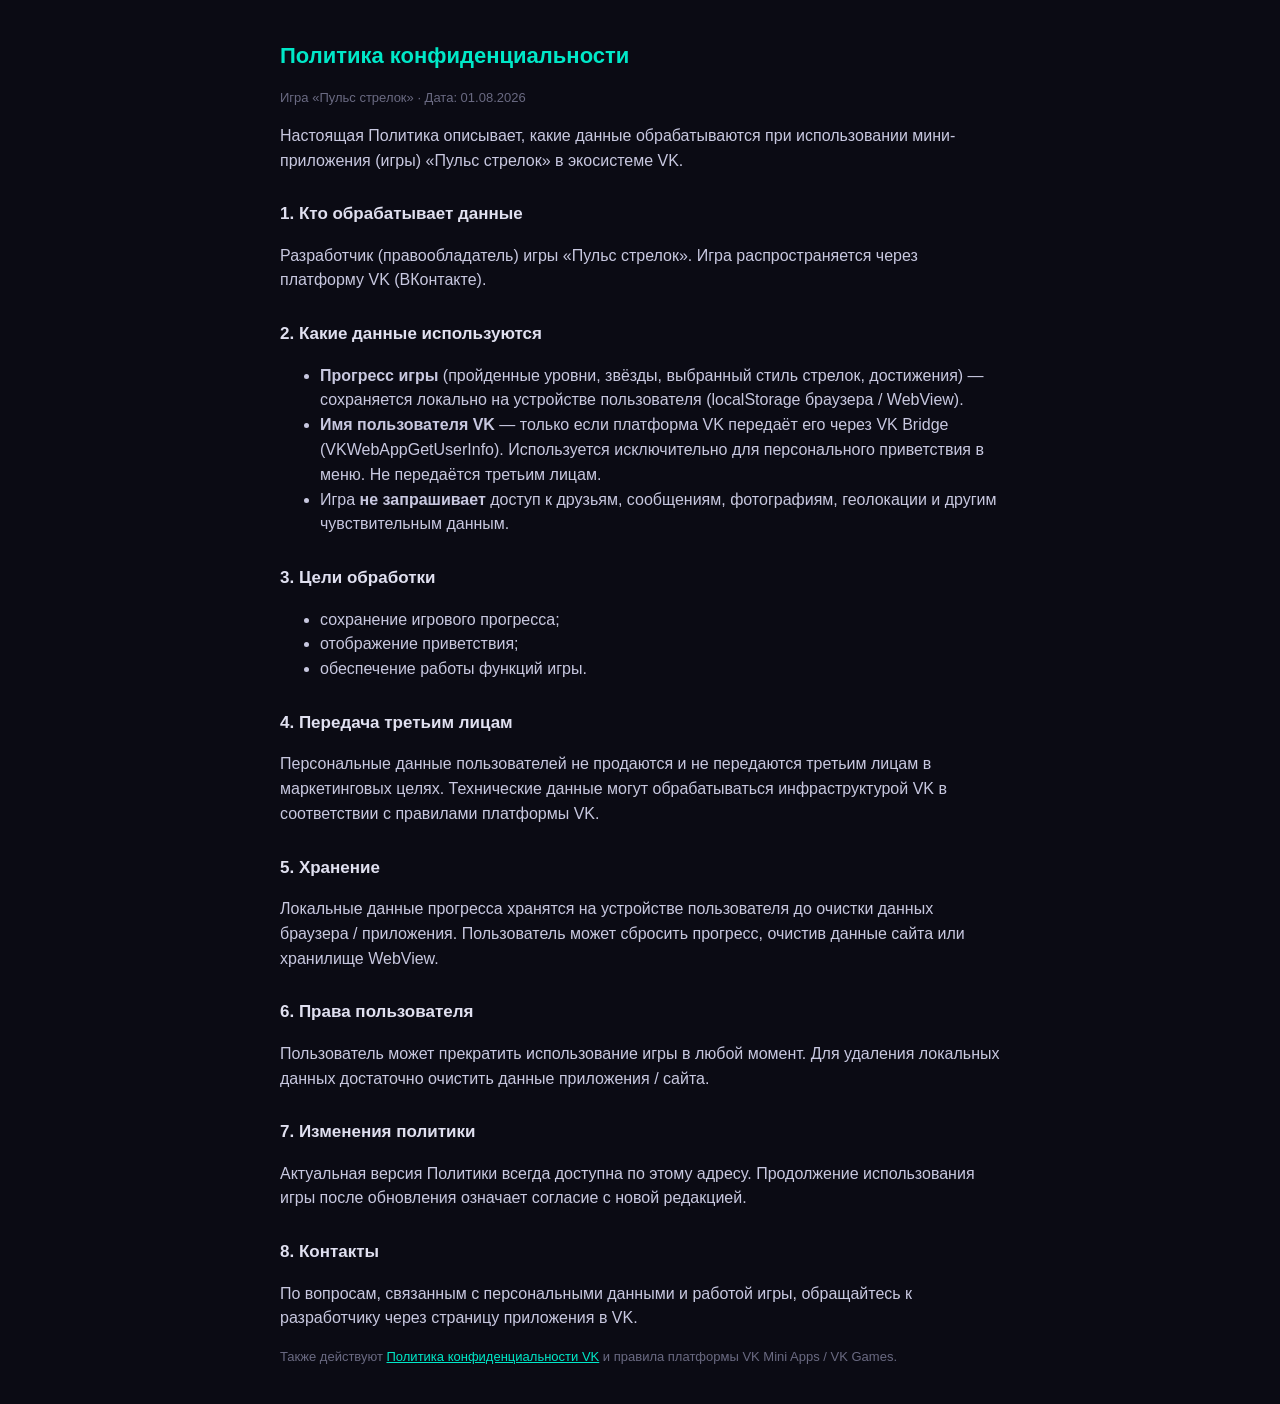
==== privacy.html @ 855b241b "Add privacy policy page for VK Games legal docs" ====
<!DOCTYPE html>
<html lang="ru">
<head>
  <meta charset="UTF-8" />
  <meta name="viewport" content="width=device-width, initial-scale=1.0" />
  <title>Политика конфиденциальности — Пульс стрелок</title>
  <style>
    body { font-family: Arial, sans-serif; background: #0b0b14; color: #c8c8e0; margin: 0; padding: 24px; line-height: 1.55; max-width: 720px; margin-inline: auto; }
    h1 { color: #00e8c8; font-size: 22px; }
    h2 { color: #e0e0f0; font-size: 17px; margin-top: 28px; }
    a { color: #00e8c8; }
    .meta { color: #6a6a82; font-size: 13px; }
  </style>
</head>
<body>
  <h1>Политика конфиденциальности</h1>
  <p class="meta">Игра «Пульс стрелок» · Дата: 01.08.2026</p>

  <p>Настоящая Политика описывает, какие данные обрабатываются при использовании мини-приложения (игры) «Пульс стрелок» в экосистеме VK.</p>

  <h2>1. Кто обрабатывает данные</h2>
  <p>Разработчик (правообладатель) игры «Пульс стрелок». Игра распространяется через платформу VK (ВКонтакте).</p>

  <h2>2. Какие данные используются</h2>
  <ul>
    <li><b>Прогресс игры</b> (пройденные уровни, звёзды, выбранный стиль стрелок, достижения) — сохраняется локально на устройстве пользователя (localStorage браузера / WebView).</li>
    <li><b>Имя пользователя VK</b> — только если платформа VK передаёт его через VK Bridge (VKWebAppGetUserInfo). Используется исключительно для персонального приветствия в меню. Не передаётся третьим лицам.</li>
    <li>Игра <b>не запрашивает</b> доступ к друзьям, сообщениям, фотографиям, геолокации и другим чувствительным данным.</li>
  </ul>

  <h2>3. Цели обработки</h2>
  <ul>
    <li>сохранение игрового прогресса;</li>
    <li>отображение приветствия;</li>
    <li>обеспечение работы функций игры.</li>
  </ul>

  <h2>4. Передача третьим лицам</h2>
  <p>Персональные данные пользователей не продаются и не передаются третьим лицам в маркетинговых целях. Технические данные могут обрабатываться инфраструктурой VK в соответствии с правилами платформы VK.</p>

  <h2>5. Хранение</h2>
  <p>Локальные данные прогресса хранятся на устройстве пользователя до очистки данных браузера / приложения. Пользователь может сбросить прогресс, очистив данные сайта или хранилище WebView.</p>

  <h2>6. Права пользователя</h2>
  <p>Пользователь может прекратить использование игры в любой момент. Для удаления локальных данных достаточно очистить данные приложения / сайта.</p>

  <h2>7. Изменения политики</h2>
  <p>Актуальная версия Политики всегда доступна по этому адресу. Продолжение использования игры после обновления означает согласие с новой редакцией.</p>

  <h2>8. Контакты</h2>
  <p>По вопросам, связанным с персональными данными и работой игры, обращайтесь к разработчику через страницу приложения в VK.</p>

  <p class="meta">Также действуют <a href="https://vk.com/privacy" target="_blank" rel="noopener">Политика конфиденциальности VK</a> и правила платформы VK Mini Apps / VK Games.</p>
</body>
</html>
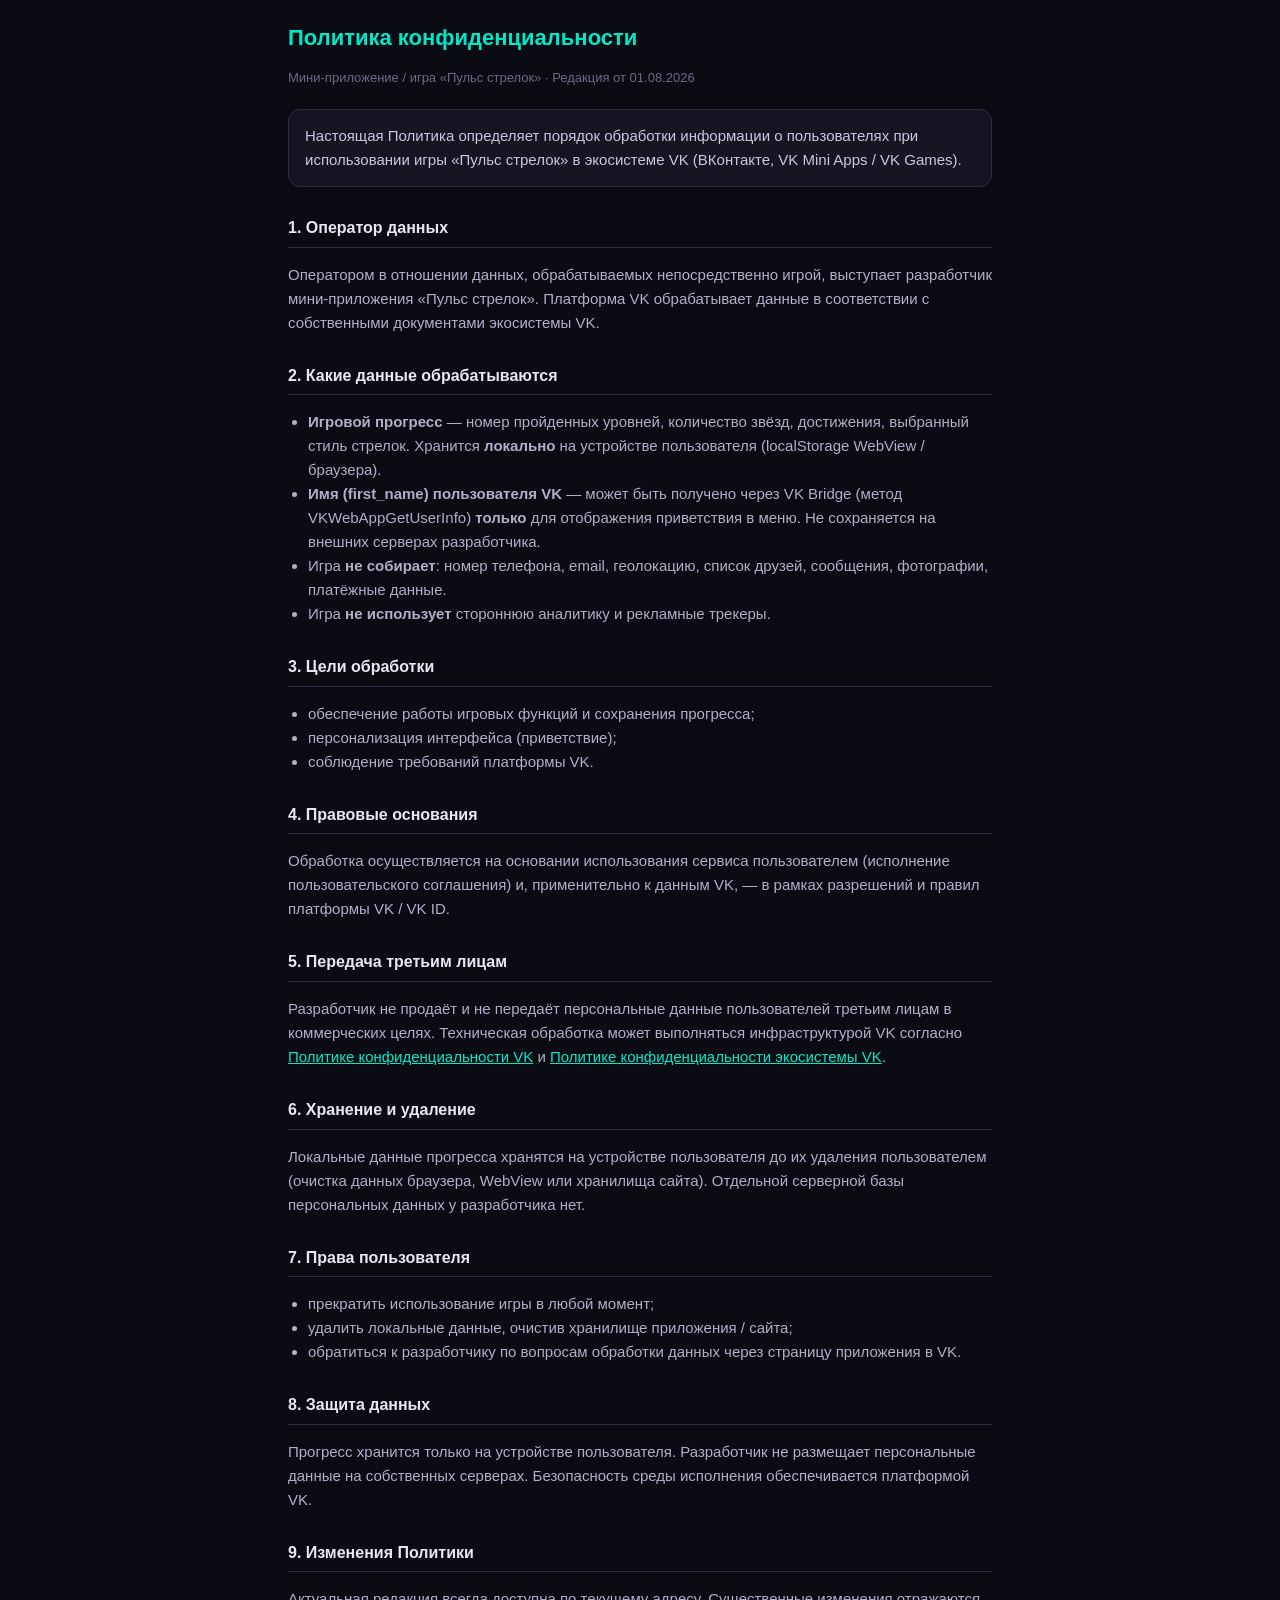
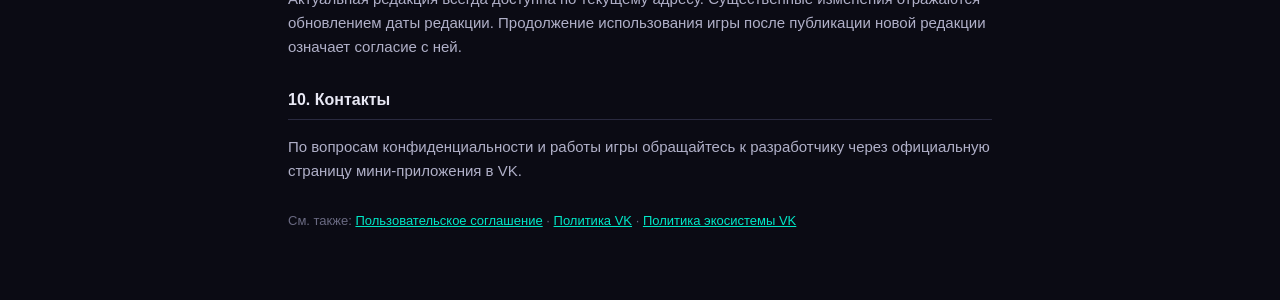
==== commit af367f8d: "Expand privacy policy for VK Games moderation" ====
--- a/privacy.html
+++ b/privacy.html
@@ -5,51 +5,74 @@
   <meta name="viewport" content="width=device-width, initial-scale=1.0" />
   <title>Политика конфиденциальности — Пульс стрелок</title>
   <style>
-    body { font-family: Arial, sans-serif; background: #0b0b14; color: #c8c8e0; margin: 0; padding: 24px; line-height: 1.55; max-width: 720px; margin-inline: auto; }
-    h1 { color: #00e8c8; font-size: 22px; }
-    h2 { color: #e0e0f0; font-size: 17px; margin-top: 28px; }
+    * { box-sizing: border-box; }
+    body {
+      font-family: -apple-system, BlinkMacSystemFont, 'Segoe UI', Arial, sans-serif;
+      background: #0b0b14; color: #c8c8e0;
+      margin: 0; padding: 20px 18px 48px;
+      line-height: 1.6; max-width: 740px; margin-inline: auto;
+      font-size: 15px;
+    }
+    h1 { color: #00e8c8; font-size: 22px; margin: 0 0 8px; }
+    h2 { color: #e8e8f4; font-size: 16px; margin: 28px 0 10px; border-bottom: 1px solid #2a2a40; padding-bottom: 6px; }
+    p, li { color: #b0b0c8; }
+    ul { padding-left: 20px; }
     a { color: #00e8c8; }
-    .meta { color: #6a6a82; font-size: 13px; }
+    .meta { color: #6a6a82; font-size: 13px; margin-bottom: 20px; }
+    .box { background: #161622; border: 1px solid #2a2a40; border-radius: 12px; padding: 14px 16px; margin: 16px 0; }
   </style>
 </head>
 <body>
   <h1>Политика конфиденциальности</h1>
-  <p class="meta">Игра «Пульс стрелок» · Дата: 01.08.2026</p>
+  <p class="meta">Мини-приложение / игра «Пульс стрелок» · Редакция от 01.08.2026</p>
 
-  <p>Настоящая Политика описывает, какие данные обрабатываются при использовании мини-приложения (игры) «Пульс стрелок» в экосистеме VK.</p>
+  <div class="box">
+    Настоящая Политика определяет порядок обработки информации о пользователях при использовании игры «Пульс стрелок» в экосистеме VK (ВКонтакте, VK Mini Apps / VK Games).
+  </div>
 
-  <h2>1. Кто обрабатывает данные</h2>
-  <p>Разработчик (правообладатель) игры «Пульс стрелок». Игра распространяется через платформу VK (ВКонтакте).</p>
+  <h2>1. Оператор данных</h2>
+  <p>Оператором в отношении данных, обрабатываемых непосредственно игрой, выступает разработчик мини-приложения «Пульс стрелок». Платформа VK обрабатывает данные в соответствии с собственными документами экосистемы VK.</p>
 
-  <h2>2. Какие данные используются</h2>
+  <h2>2. Какие данные обрабатываются</h2>
   <ul>
-    <li><b>Прогресс игры</b> (пройденные уровни, звёзды, выбранный стиль стрелок, достижения) — сохраняется локально на устройстве пользователя (localStorage браузера / WebView).</li>
-    <li><b>Имя пользователя VK</b> — только если платформа VK передаёт его через VK Bridge (VKWebAppGetUserInfo). Используется исключительно для персонального приветствия в меню. Не передаётся третьим лицам.</li>
-    <li>Игра <b>не запрашивает</b> доступ к друзьям, сообщениям, фотографиям, геолокации и другим чувствительным данным.</li>
+    <li><b>Игровой прогресс</b> — номер пройденных уровней, количество звёзд, достижения, выбранный стиль стрелок. Хранится <b>локально</b> на устройстве пользователя (localStorage WebView / браузера).</li>
+    <li><b>Имя (first_name) пользователя VK</b> — может быть получено через VK Bridge (метод VKWebAppGetUserInfo) <b>только</b> для отображения приветствия в меню. Не сохраняется на внешних серверах разработчика.</li>
+    <li>Игра <b>не собирает</b>: номер телефона, email, геолокацию, список друзей, сообщения, фотографии, платёжные данные.</li>
+    <li>Игра <b>не использует</b> стороннюю аналитику и рекламные трекеры.</li>
   </ul>
 
   <h2>3. Цели обработки</h2>
   <ul>
-    <li>сохранение игрового прогресса;</li>
-    <li>отображение приветствия;</li>
-    <li>обеспечение работы функций игры.</li>
+    <li>обеспечение работы игровых функций и сохранения прогресса;</li>
+    <li>персонализация интерфейса (приветствие);</li>
+    <li>соблюдение требований платформы VK.</li>
   </ul>
 
-  <h2>4. Передача третьим лицам</h2>
-  <p>Персональные данные пользователей не продаются и не передаются третьим лицам в маркетинговых целях. Технические данные могут обрабатываться инфраструктурой VK в соответствии с правилами платформы VK.</p>
+  <h2>4. Правовые основания</h2>
+  <p>Обработка осуществляется на основании использования сервиса пользователем (исполнение пользовательского соглашения) и, применительно к данным VK, — в рамках разрешений и правил платформы VK / VK ID.</p>
 
-  <h2>5. Хранение</h2>
-  <p>Локальные данные прогресса хранятся на устройстве пользователя до очистки данных браузера / приложения. Пользователь может сбросить прогресс, очистив данные сайта или хранилище WebView.</p>
+  <h2>5. Передача третьим лицам</h2>
+  <p>Разработчик не продаёт и не передаёт персональные данные пользователей третьим лицам в коммерческих целях. Техническая обработка может выполняться инфраструктурой VK согласно <a href="https://vk.com/privacy" target="_blank" rel="noopener">Политике конфиденциальности VK</a> и <a href="https://id.vk.com/privacy" target="_blank" rel="noopener">Политике конфиденциальности экосистемы VK</a>.</p>
 
-  <h2>6. Права пользователя</h2>
-  <p>Пользователь может прекратить использование игры в любой момент. Для удаления локальных данных достаточно очистить данные приложения / сайта.</p>
+  <h2>6. Хранение и удаление</h2>
+  <p>Локальные данные прогресса хранятся на устройстве пользователя до их удаления пользователем (очистка данных браузера, WebView или хранилища сайта). Отдельной серверной базы персональных данных у разработчика нет.</p>
 
-  <h2>7. Изменения политики</h2>
-  <p>Актуальная версия Политики всегда доступна по этому адресу. Продолжение использования игры после обновления означает согласие с новой редакцией.</p>
+  <h2>7. Права пользователя</h2>
+  <ul>
+    <li>прекратить использование игры в любой момент;</li>
+    <li>удалить локальные данные, очистив хранилище приложения / сайта;</li>
+    <li>обратиться к разработчику по вопросам обработки данных через страницу приложения в VK.</li>
+  </ul>
 
-  <h2>8. Контакты</h2>
-  <p>По вопросам, связанным с персональными данными и работой игры, обращайтесь к разработчику через страницу приложения в VK.</p>
+  <h2>8. Защита данных</h2>
+  <p>Прогресс хранится только на устройстве пользователя. Разработчик не размещает персональные данные на собственных серверах. Безопасность среды исполнения обеспечивается платформой VK.</p>
 
-  <p class="meta">Также действуют <a href="https://vk.com/privacy" target="_blank" rel="noopener">Политика конфиденциальности VK</a> и правила платформы VK Mini Apps / VK Games.</p>
+  <h2>9. Изменения Политики</h2>
+  <p>Актуальная редакция всегда доступна по текущему адресу. Существенные изменения отражаются обновлением даты редакции. Продолжение использования игры после публикации новой редакции означает согласие с ней.</p>
+
+  <h2>10. Контакты</h2>
+  <p>По вопросам конфиденциальности и работы игры обращайтесь к разработчику через официальную страницу мини-приложения в VK.</p>
+
+  <p class="meta" style="margin-top:28px">См. также: <a href="terms.html">Пользовательское соглашение</a> · <a href="https://vk.com/privacy" target="_blank" rel="noopener">Политика VK</a> · <a href="https://id.vk.com/privacy" target="_blank" rel="noopener">Политика экосистемы VK</a></p>
 </body>
 </html>
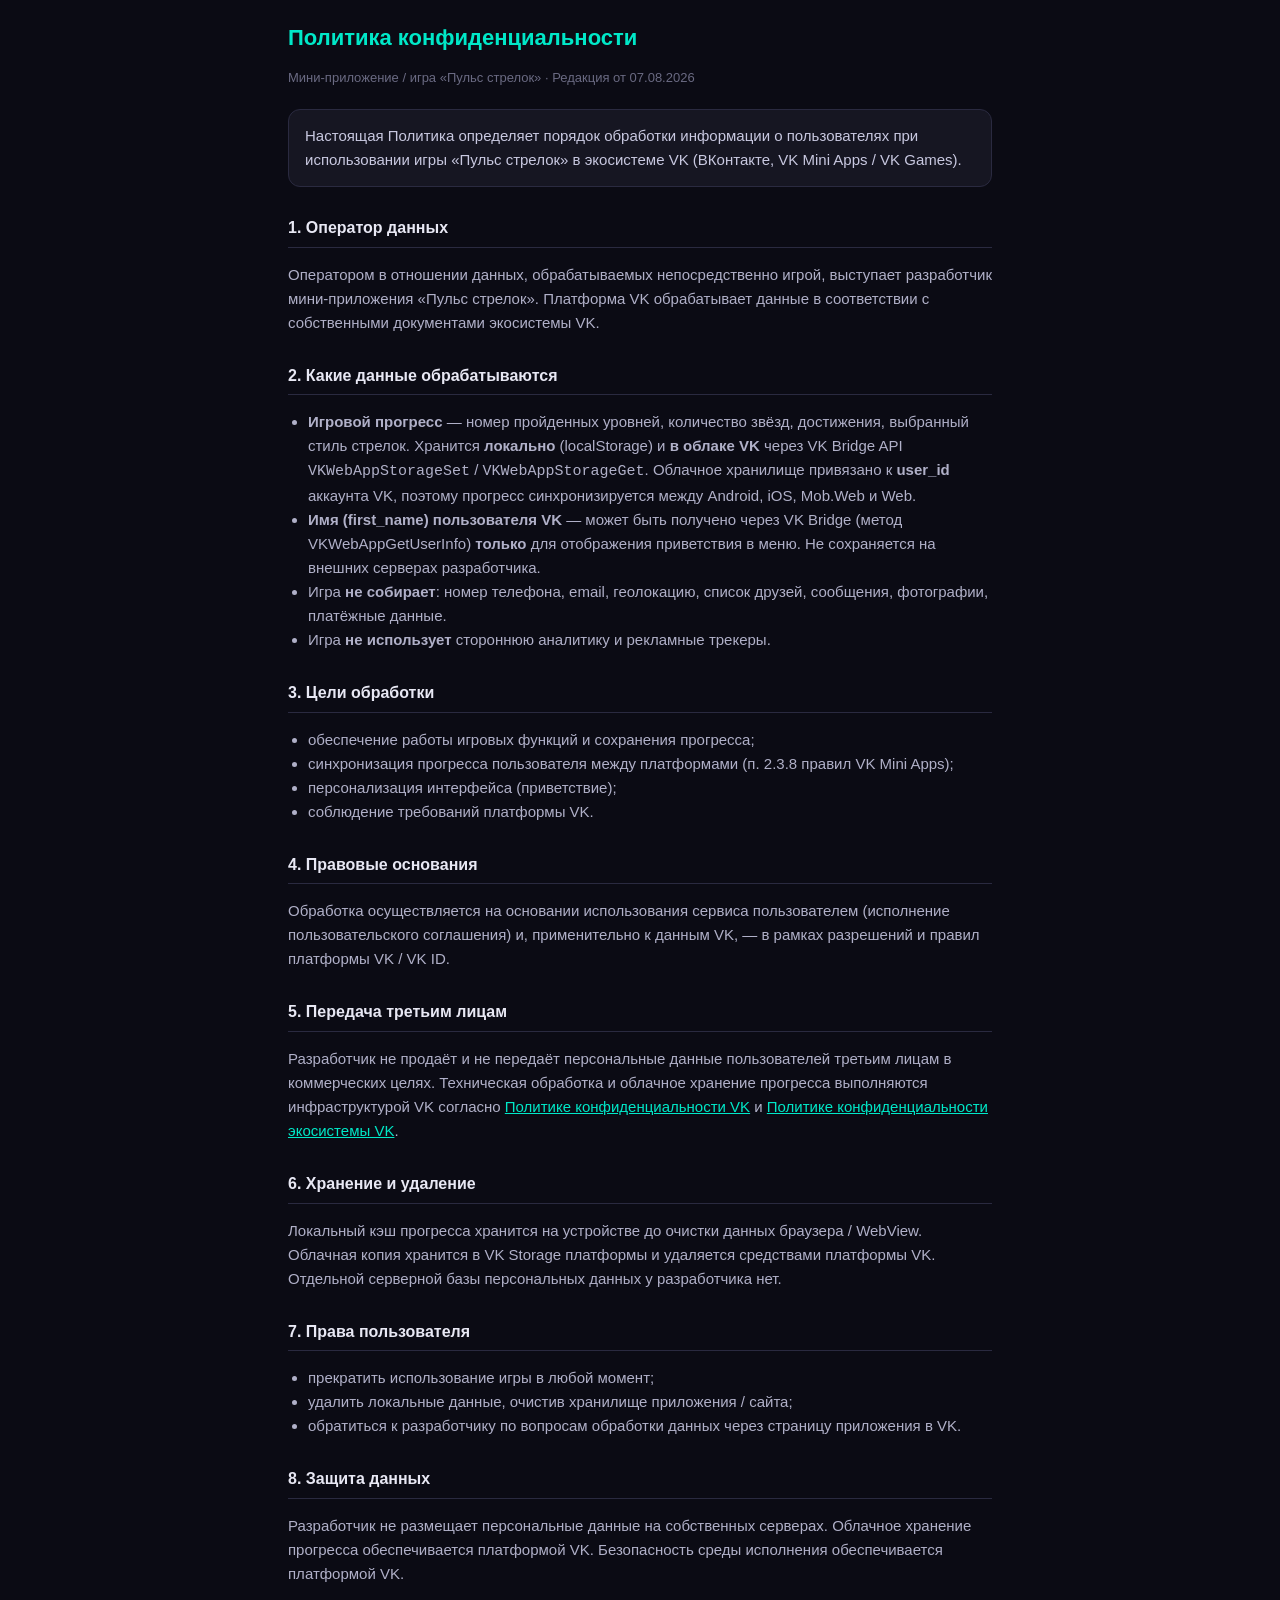
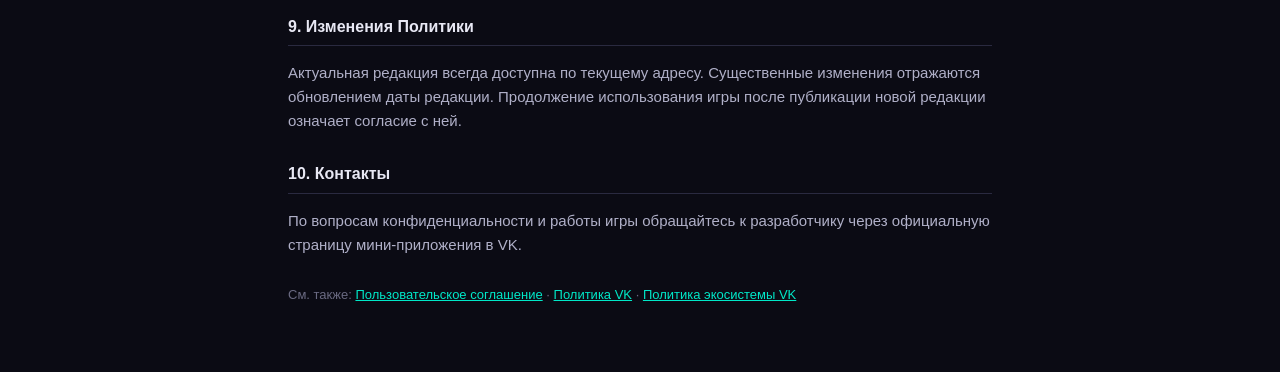
==== commit e27f8d38: "Fix VK moderation: UI text overlap, policies, cloud progress docs - Prevent HUD/menu/list text from " ====
--- a/privacy.html
+++ b/privacy.html
@@ -3,6 +3,8 @@
 <head>
   <meta charset="UTF-8" />
   <meta name="viewport" content="width=device-width, initial-scale=1.0" />
+  <meta name="robots" content="index,follow" />
+  <meta http-equiv="Cache-Control" content="no-cache, no-store, must-revalidate" />
   <title>Политика конфиденциальности — Пульс стрелок</title>
   <style>
     * { box-sizing: border-box; }
@@ -24,7 +26,7 @@
 </head>
 <body>
   <h1>Политика конфиденциальности</h1>
-  <p class="meta">Мини-приложение / игра «Пульс стрелок» · Редакция от 01.08.2026</p>
+  <p class="meta">Мини-приложение / игра «Пульс стрелок» · Редакция от 07.08.2026</p>
 
   <div class="box">
     Настоящая Политика определяет порядок обработки информации о пользователях при использовании игры «Пульс стрелок» в экосистеме VK (ВКонтакте, VK Mini Apps / VK Games).
@@ -35,7 +37,7 @@
 
   <h2>2. Какие данные обрабатываются</h2>
   <ul>
-    <li><b>Игровой прогресс</b> — номер пройденных уровней, количество звёзд, достижения, выбранный стиль стрелок. Хранится <b>локально</b> на устройстве пользователя (localStorage WebView / браузера).</li>
+    <li><b>Игровой прогресс</b> — номер пройденных уровней, количество звёзд, достижения, выбранный стиль стрелок. Хранится <b>локально</b> (localStorage) и <b>в облаке VK</b> через VK Bridge API <code>VKWebAppStorageSet</code> / <code>VKWebAppStorageGet</code>. Облачное хранилище привязано к <b>user_id</b> аккаунта VK, поэтому прогресс синхронизируется между Android, iOS, Mob.Web и Web.</li>
     <li><b>Имя (first_name) пользователя VK</b> — может быть получено через VK Bridge (метод VKWebAppGetUserInfo) <b>только</b> для отображения приветствия в меню. Не сохраняется на внешних серверах разработчика.</li>
     <li>Игра <b>не собирает</b>: номер телефона, email, геолокацию, список друзей, сообщения, фотографии, платёжные данные.</li>
     <li>Игра <b>не использует</b> стороннюю аналитику и рекламные трекеры.</li>
@@ -44,6 +46,7 @@
   <h2>3. Цели обработки</h2>
   <ul>
     <li>обеспечение работы игровых функций и сохранения прогресса;</li>
+    <li>синхронизация прогресса пользователя между платформами (п. 2.3.8 правил VK Mini Apps);</li>
     <li>персонализация интерфейса (приветствие);</li>
     <li>соблюдение требований платформы VK.</li>
   </ul>
@@ -52,10 +55,10 @@
   <p>Обработка осуществляется на основании использования сервиса пользователем (исполнение пользовательского соглашения) и, применительно к данным VK, — в рамках разрешений и правил платформы VK / VK ID.</p>
 
   <h2>5. Передача третьим лицам</h2>
-  <p>Разработчик не продаёт и не передаёт персональные данные пользователей третьим лицам в коммерческих целях. Техническая обработка может выполняться инфраструктурой VK согласно <a href="https://vk.com/privacy" target="_blank" rel="noopener">Политике конфиденциальности VK</a> и <a href="https://id.vk.com/privacy" target="_blank" rel="noopener">Политике конфиденциальности экосистемы VK</a>.</p>
+  <p>Разработчик не продаёт и не передаёт персональные данные пользователей третьим лицам в коммерческих целях. Техническая обработка и облачное хранение прогресса выполняются инфраструктурой VK согласно <a href="https://vk.com/privacy" target="_blank" rel="noopener">Политике конфиденциальности VK</a> и <a href="https://id.vk.com/privacy" target="_blank" rel="noopener">Политике конфиденциальности экосистемы VK</a>.</p>
 
   <h2>6. Хранение и удаление</h2>
-  <p>Локальные данные прогресса хранятся на устройстве пользователя до их удаления пользователем (очистка данных браузера, WebView или хранилища сайта). Отдельной серверной базы персональных данных у разработчика нет.</p>
+  <p>Локальный кэш прогресса хранится на устройстве до очистки данных браузера / WebView. Облачная копия хранится в VK Storage платформы и удаляется средствами платформы VK. Отдельной серверной базы персональных данных у разработчика нет.</p>
 
   <h2>7. Права пользователя</h2>
   <ul>
@@ -65,7 +68,7 @@
   </ul>
 
   <h2>8. Защита данных</h2>
-  <p>Прогресс хранится только на устройстве пользователя. Разработчик не размещает персональные данные на собственных серверах. Безопасность среды исполнения обеспечивается платформой VK.</p>
+  <p>Разработчик не размещает персональные данные на собственных серверах. Облачное хранение прогресса обеспечивается платформой VK. Безопасность среды исполнения обеспечивается платформой VK.</p>
 
   <h2>9. Изменения Политики</h2>
   <p>Актуальная редакция всегда доступна по текущему адресу. Существенные изменения отражаются обновлением даты редакции. Продолжение использования игры после публикации новой редакции означает согласие с ней.</p>
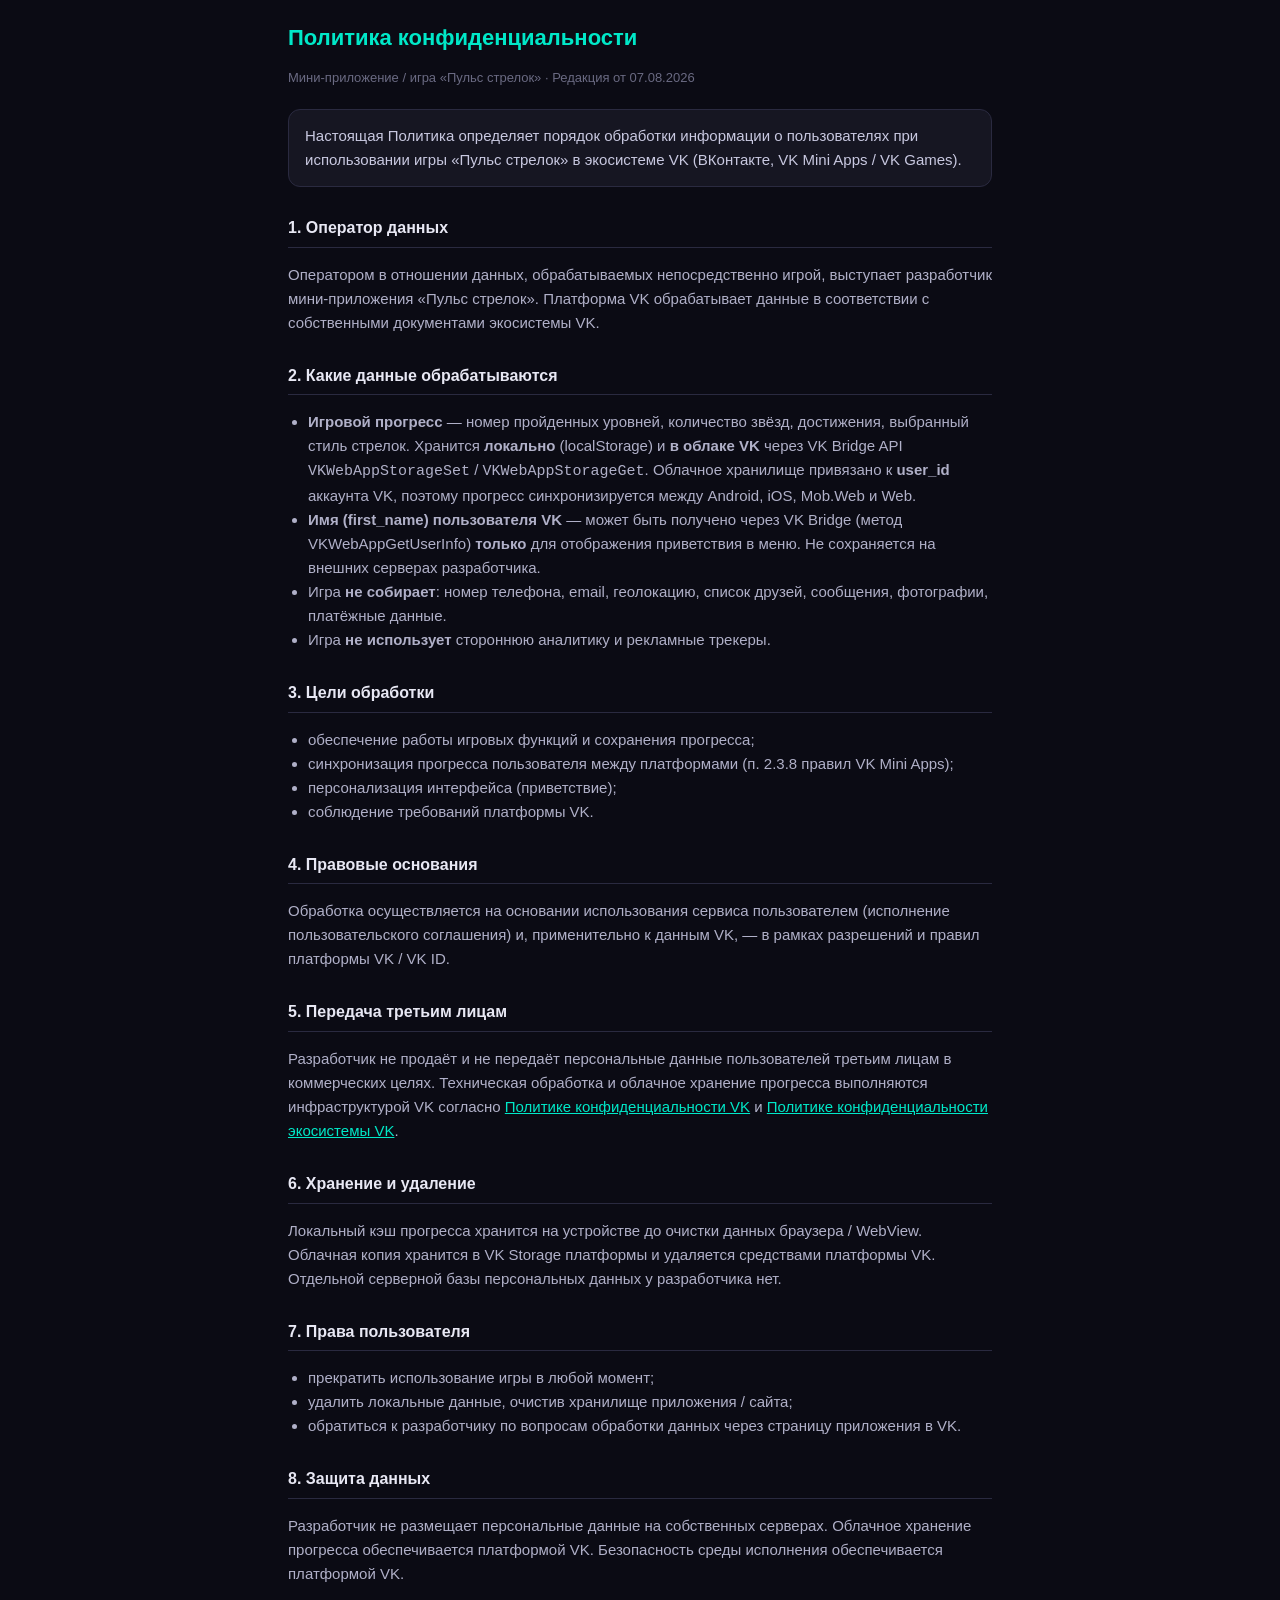
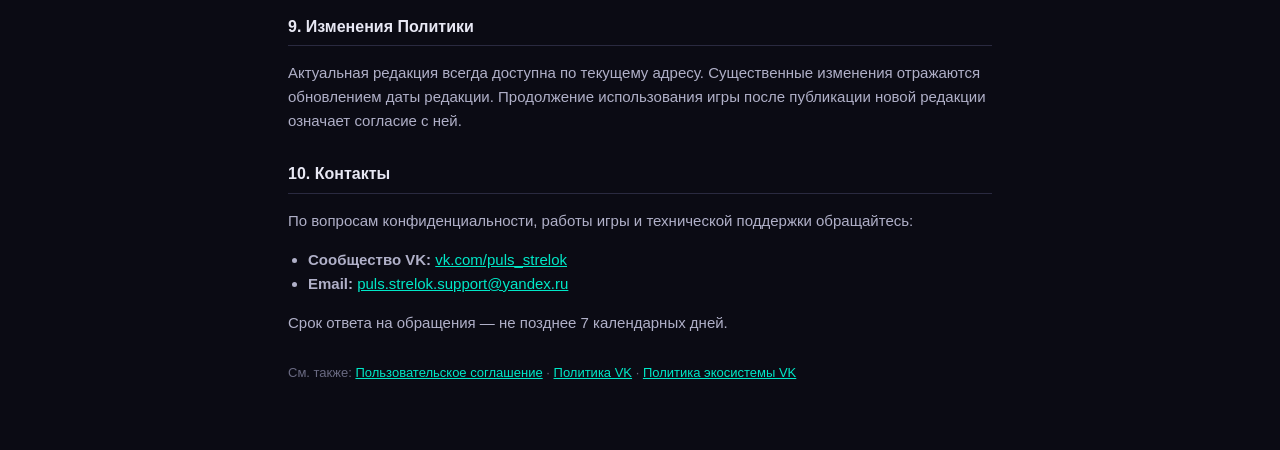
==== commit e39f0d8b: "Add support: VK community, menu button, email in legal docs (v69) - js/support.js with communityUrl " ====
--- a/privacy.html
+++ b/privacy.html
@@ -74,7 +74,12 @@
   <p>Актуальная редакция всегда доступна по текущему адресу. Существенные изменения отражаются обновлением даты редакции. Продолжение использования игры после публикации новой редакции означает согласие с ней.</p>
 
   <h2>10. Контакты</h2>
-  <p>По вопросам конфиденциальности и работы игры обращайтесь к разработчику через официальную страницу мини-приложения в VK.</p>
+  <p>По вопросам конфиденциальности, работы игры и технической поддержки обращайтесь:</p>
+  <ul>
+    <li><b>Сообщество VK:</b> <a href="https://vk.com/puls_strelok" target="_blank" rel="noopener">vk.com/puls_strelok</a></li>
+    <li><b>Email:</b> <a href="mailto:puls.strelok.support@yandex.ru">puls.strelok.support@yandex.ru</a></li>
+  </ul>
+  <p>Срок ответа на обращения — не позднее 7 календарных дней.</p>
 
   <p class="meta" style="margin-top:28px">См. также: <a href="terms.html">Пользовательское соглашение</a> · <a href="https://vk.com/privacy" target="_blank" rel="noopener">Политика VK</a> · <a href="https://id.vk.com/privacy" target="_blank" rel="noopener">Политика экосистемы VK</a></p>
 </body>
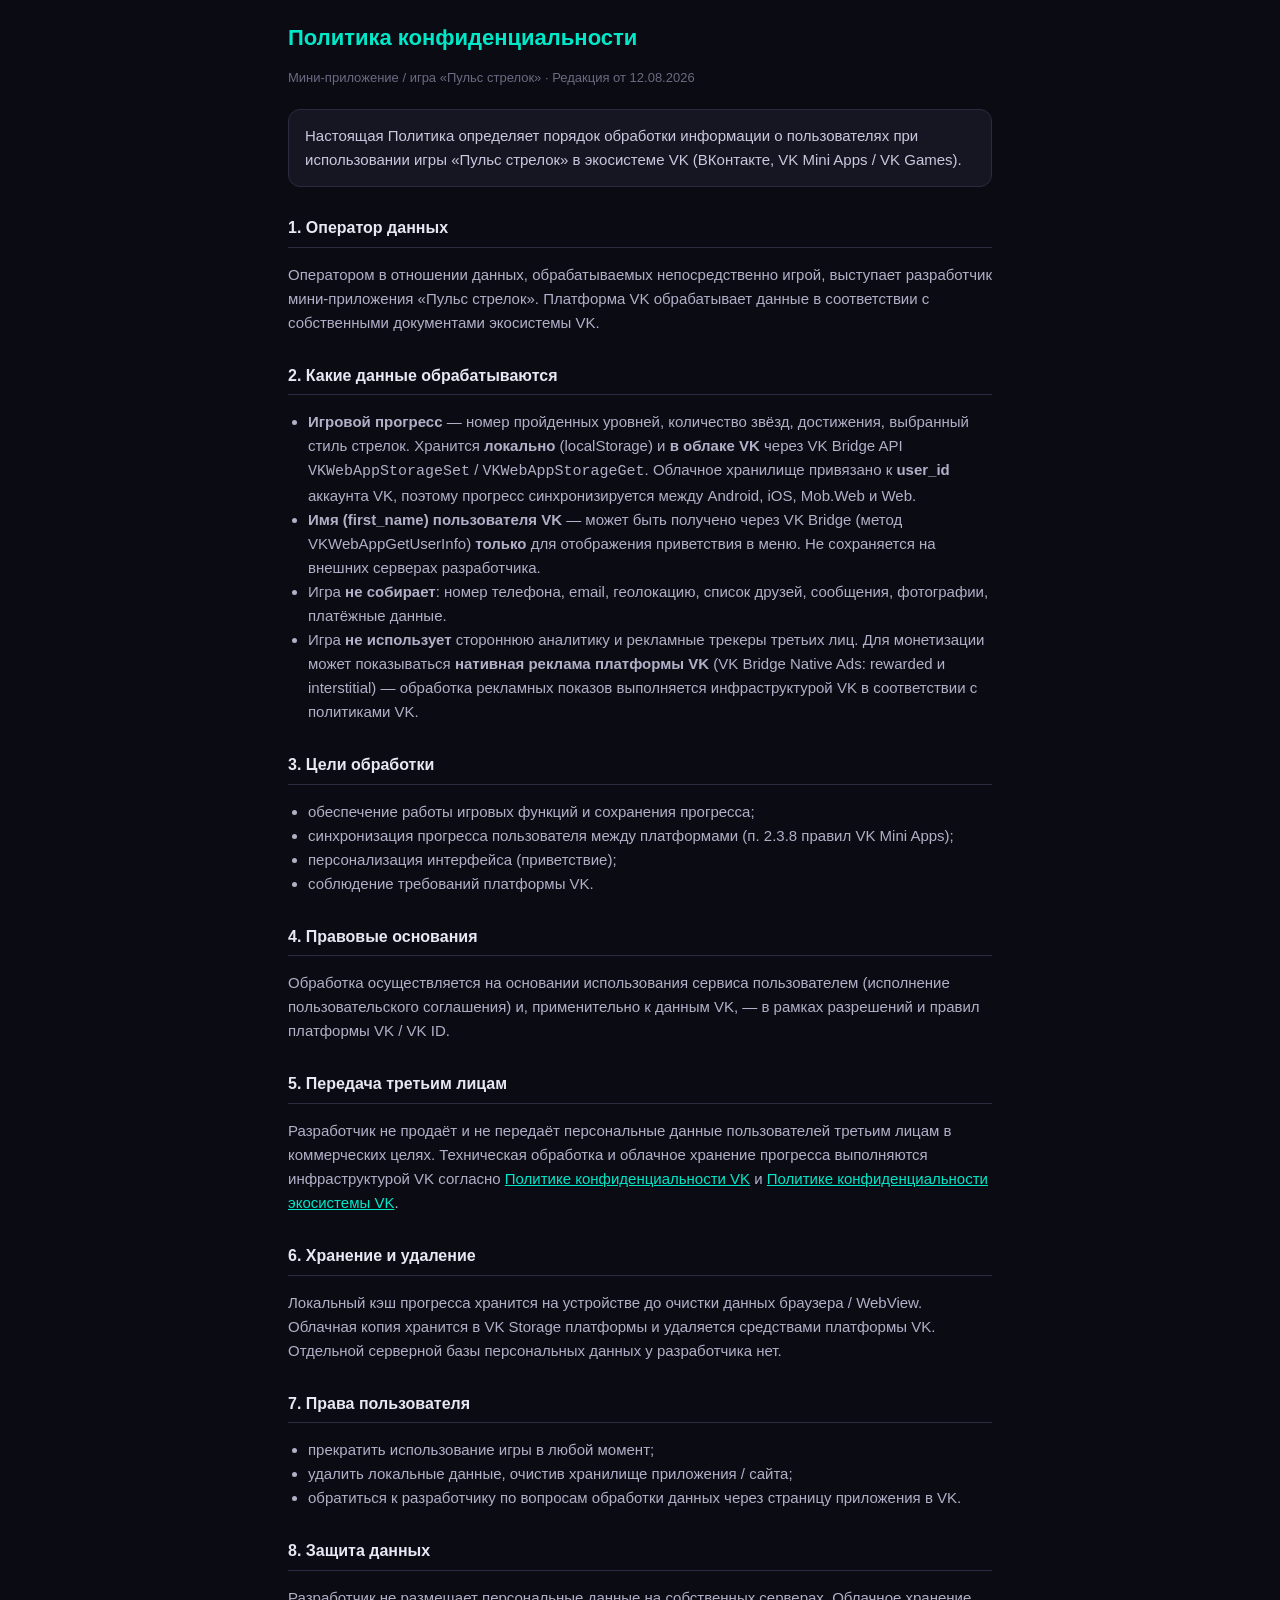
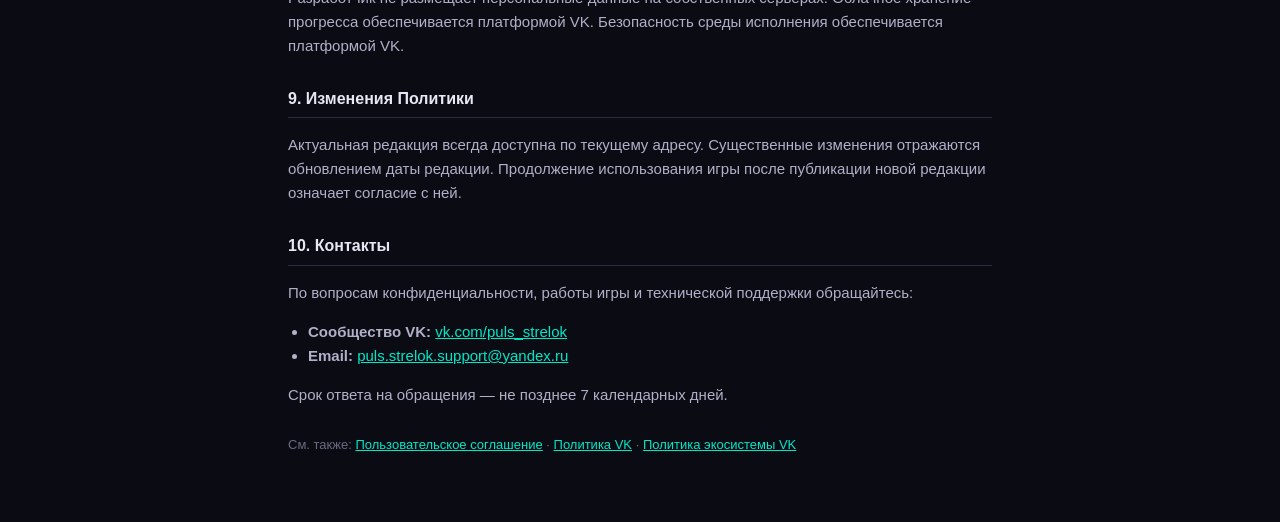
==== commit 0f32be62: "Update terms/privacy for existing VK native ads - Section 9: rewarded + interstitial (no ads at laun" ====
--- a/privacy.html
+++ b/privacy.html
@@ -26,7 +26,7 @@
 </head>
 <body>
   <h1>Политика конфиденциальности</h1>
-  <p class="meta">Мини-приложение / игра «Пульс стрелок» · Редакция от 07.08.2026</p>
+  <p class="meta">Мини-приложение / игра «Пульс стрелок» · Редакция от 12.08.2026</p>
 
   <div class="box">
     Настоящая Политика определяет порядок обработки информации о пользователях при использовании игры «Пульс стрелок» в экосистеме VK (ВКонтакте, VK Mini Apps / VK Games).
@@ -40,7 +40,7 @@
     <li><b>Игровой прогресс</b> — номер пройденных уровней, количество звёзд, достижения, выбранный стиль стрелок. Хранится <b>локально</b> (localStorage) и <b>в облаке VK</b> через VK Bridge API <code>VKWebAppStorageSet</code> / <code>VKWebAppStorageGet</code>. Облачное хранилище привязано к <b>user_id</b> аккаунта VK, поэтому прогресс синхронизируется между Android, iOS, Mob.Web и Web.</li>
     <li><b>Имя (first_name) пользователя VK</b> — может быть получено через VK Bridge (метод VKWebAppGetUserInfo) <b>только</b> для отображения приветствия в меню. Не сохраняется на внешних серверах разработчика.</li>
     <li>Игра <b>не собирает</b>: номер телефона, email, геолокацию, список друзей, сообщения, фотографии, платёжные данные.</li>
-    <li>Игра <b>не использует</b> стороннюю аналитику и рекламные трекеры.</li>
+    <li>Игра <b>не использует</b> стороннюю аналитику и рекламные трекеры третьих лиц. Для монетизации может показываться <b>нативная реклама платформы VK</b> (VK Bridge Native Ads: rewarded и interstitial) — обработка рекламных показов выполняется инфраструктурой VK в соответствии с политиками VK.</li>
   </ul>
 
   <h2>3. Цели обработки</h2>
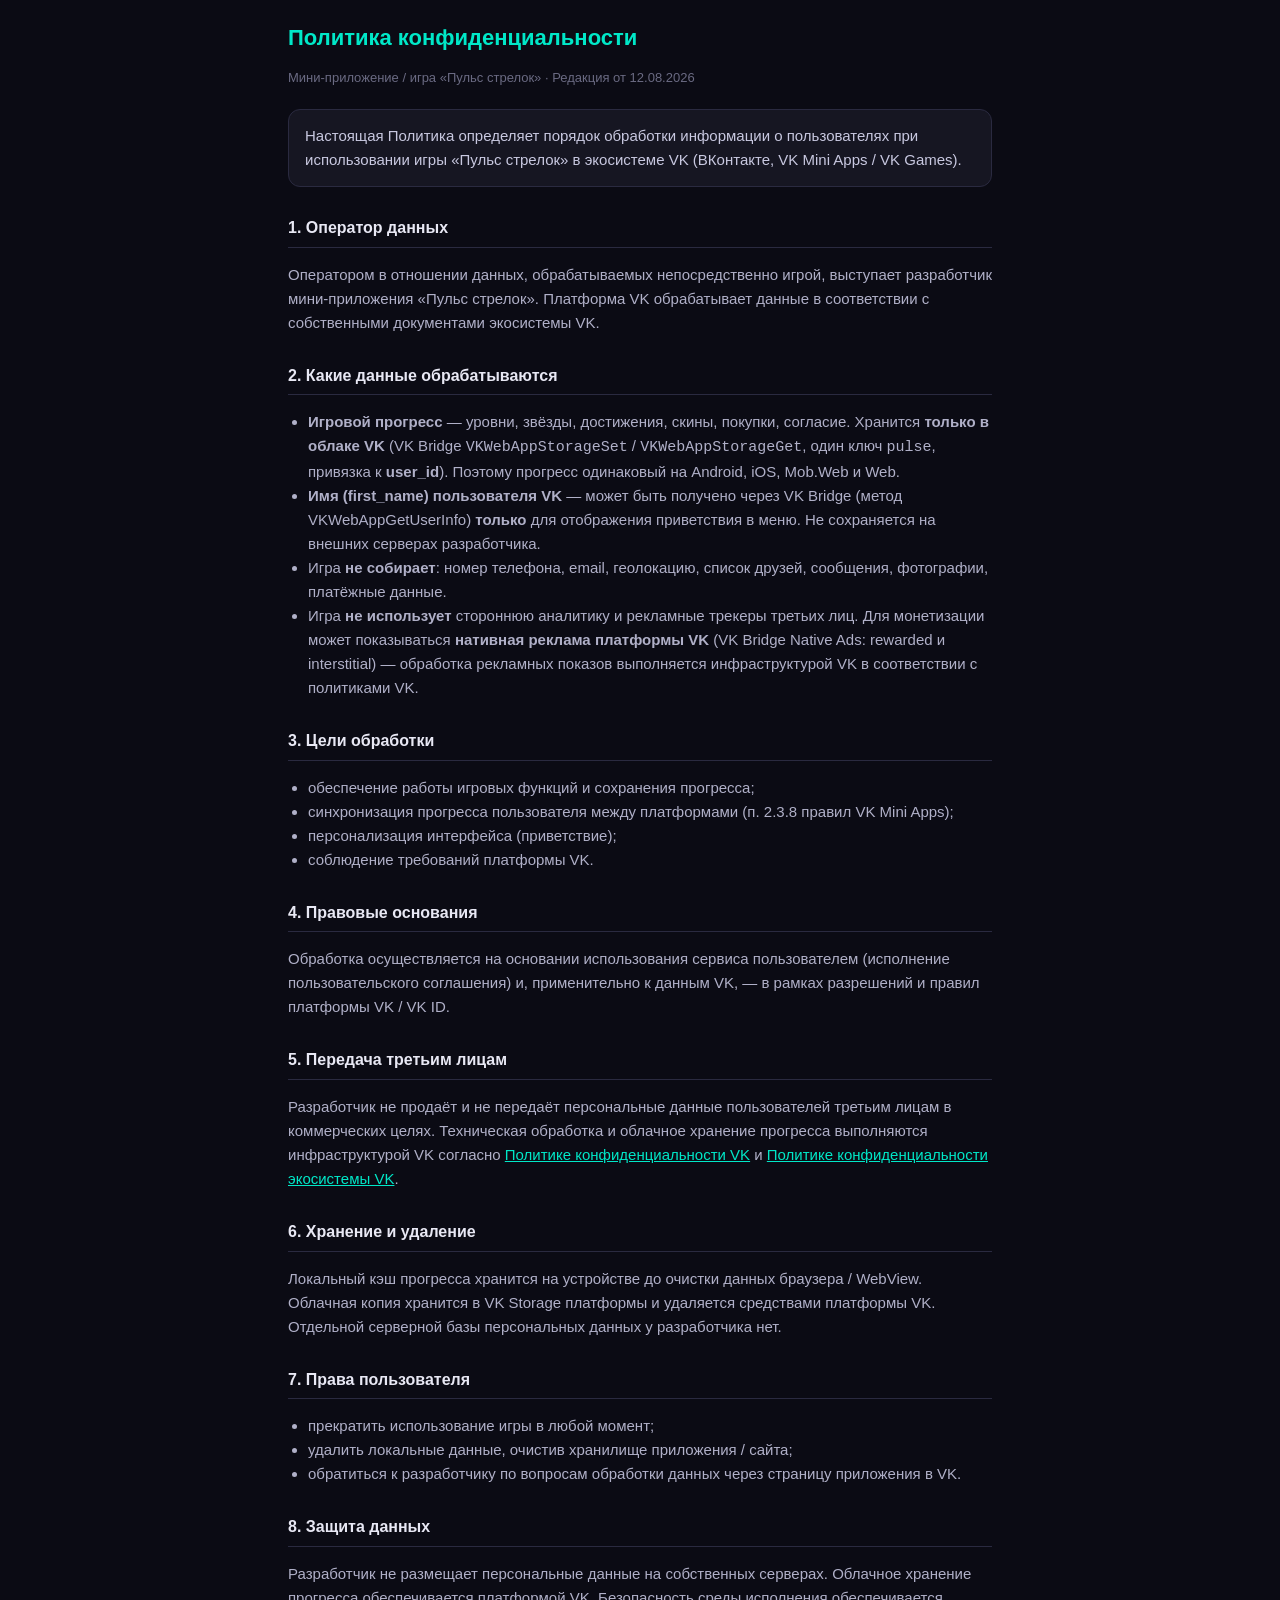
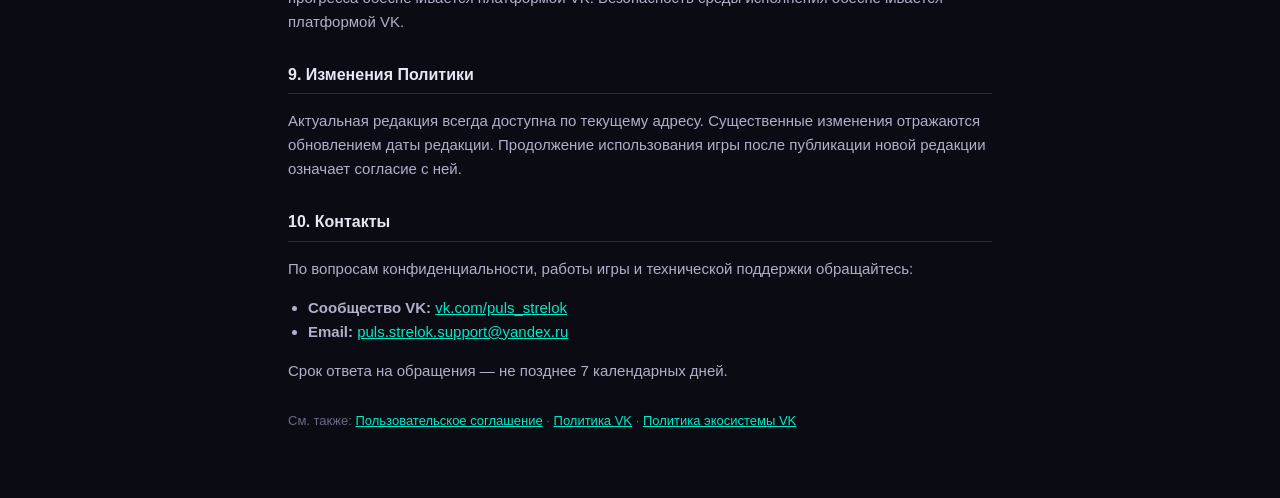
==== commit 7e907dd2: "Use a single VK Storage key (pulse) for all progress Remove overlapping localStorage caches, split V" ====
--- a/privacy.html
+++ b/privacy.html
@@ -37,7 +37,7 @@
 
   <h2>2. Какие данные обрабатываются</h2>
   <ul>
-    <li><b>Игровой прогресс</b> — номер пройденных уровней, количество звёзд, достижения, выбранный стиль стрелок. Хранится <b>локально</b> (localStorage) и <b>в облаке VK</b> через VK Bridge API <code>VKWebAppStorageSet</code> / <code>VKWebAppStorageGet</code>. Облачное хранилище привязано к <b>user_id</b> аккаунта VK, поэтому прогресс синхронизируется между Android, iOS, Mob.Web и Web.</li>
+    <li><b>Игровой прогресс</b> — уровни, звёзды, достижения, скины, покупки, согласие. Хранится <b>только в облаке VK</b> (VK Bridge <code>VKWebAppStorageSet</code> / <code>VKWebAppStorageGet</code>, один ключ <code>pulse</code>, привязка к <b>user_id</b>). Поэтому прогресс одинаковый на Android, iOS, Mob.Web и Web.</li>
     <li><b>Имя (first_name) пользователя VK</b> — может быть получено через VK Bridge (метод VKWebAppGetUserInfo) <b>только</b> для отображения приветствия в меню. Не сохраняется на внешних серверах разработчика.</li>
     <li>Игра <b>не собирает</b>: номер телефона, email, геолокацию, список друзей, сообщения, фотографии, платёжные данные.</li>
     <li>Игра <b>не использует</b> стороннюю аналитику и рекламные трекеры третьих лиц. Для монетизации может показываться <b>нативная реклама платформы VK</b> (VK Bridge Native Ads: rewarded и interstitial) — обработка рекламных показов выполняется инфраструктурой VK в соответствии с политиками VK.</li>
